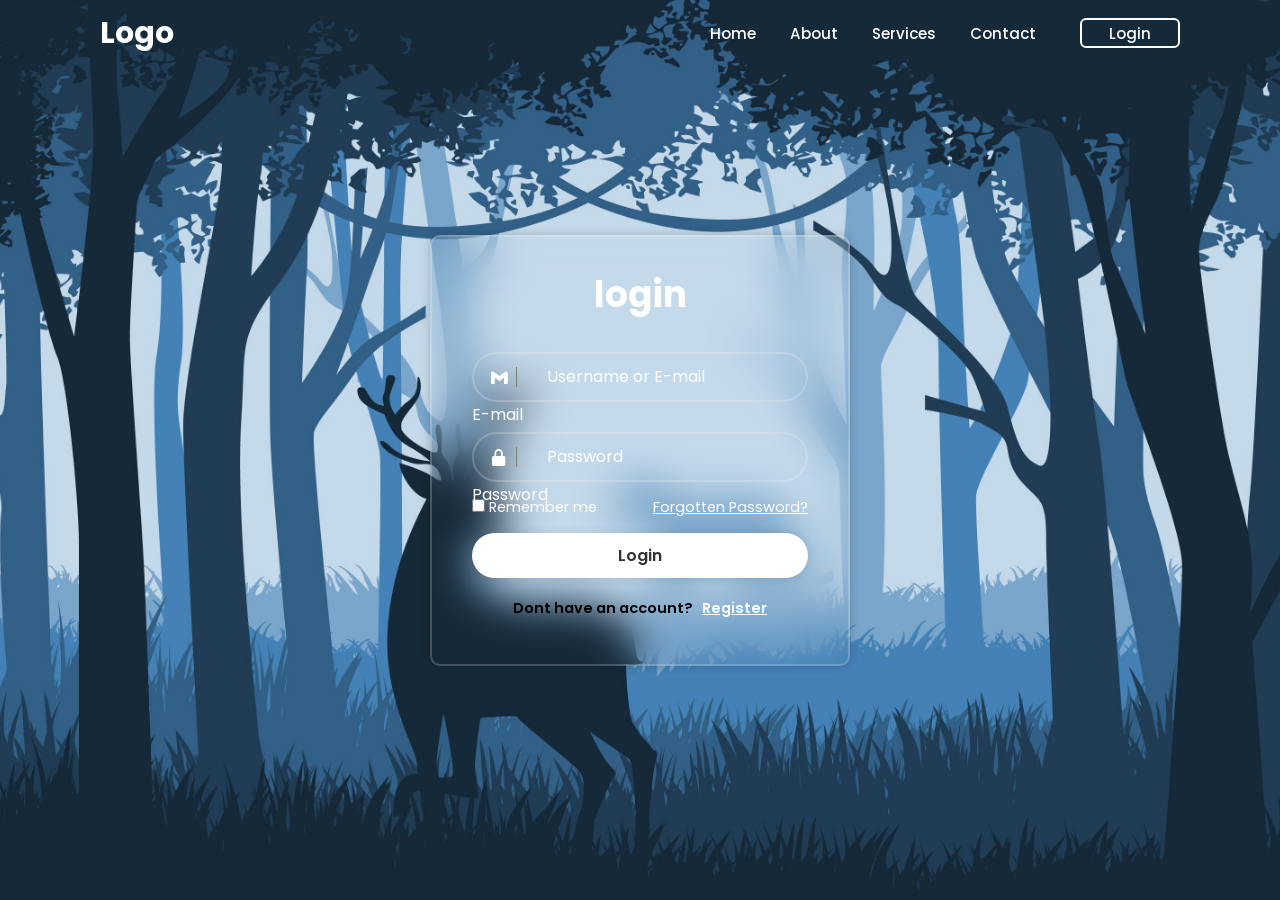
==== border login/login.html @ 661a915e "first commit" ====
<!DOCTYPE html>
<html lang="en">
<head>
    <meta charset="UTF-8">
    <meta name="viewport" content="width=device-width, initial-scale=1.0">
<link rel="stylesheet" href="style.css">
<link href='https://unpkg.com/boxicons@2.1.4/css/boxicons.min.css' rel='stylesheet'>

</head>
<body>
    <header>
<h2 class="logo">Logo</h2>
<nav class="navigation">
    <a href="#">Home</a>
    <a href="#">About</a>
    <a href="#">Services</a>
    <a href="#">Contact</a>
    
    <button class="btnlogin-popup">Login</button>
</nav>
    </header>


    
<footer>
    <div class="wrapper">
        <form action="#">
<h1>
    login
</h1>
<div class="input_box">
    <i class='bx bxl-gmail'></i>
<input type="E-mail" placeholder="Username or E-mail" required>
<label>E-mail</label>
</div>
<div class="input_box">
    <i class='bx bxs-lock-alt' ></i>
    <input type="password" placeholder="Password" required>
    <label>Password</label>

</div>
<div class="remember_forget">
    <label><input type="checkbox"> Remember me</label>

<a href="#">Forgotten Password?</a>
</div>
<button value="1" type="submit" class="btn">Login</button>
<div class="register_link">
<p>Dont have an account? &nbsp <a href="#">Register</ahref></p>
        </form>
    </div>
</footer>





    
</body>
</html>
---- border login/style.css ----
@import url('https://fonts.googleapis.com/css2?family=Poppins:ital,wght@0,400;1,500&display=swap');

*{
    margin:0px;
    padding:0px;
    box-sizing: border-box;
    font-family: "poppins";
    

header{
  position:fixed;
  top:0;
  left:0;
  width:100%;
  padding:10px 100px;
  background-color: transparent;
  display:flex;
  justify-content: space-between;
  align-items: center;
  z-index:99;

}

.logo{
  font-size: 0.8cm;
  color: white;
  user-select: none;

}

.navigation a{
  position: relative;
  font-size: 0.4cm;
  color:white;
  text-decoration: none;
  font-weight: 500;
  margin-left:30px;
  
}
.navigation a::after{
  content:'';
  position:absolute;
  left:0;
  bottom:-4px;
  width:100%;
  height:3px;
  background:white;
  border-radius: 5px;
  transform:scaleX(0);
  transition: transform .3s;
  transform-origin: right;
}

.navigation a:hover::after{
  transform:scaleX(1);
  transform-origin:left;
}



.navigation .btnlogin-popup{
  width:100px;
  height:30px;
  background: transparent;
  border:2px solid white;
  outline: none;
  border-radius:6px;
  cursor:pointer;
  font-size: 0.4cm;
  color:white;
  font-weight: 500;
  margin-left:40px;
  transition:  .5s;
}

.navigation .btnlogin-popup:hover {
  background-color: white;
  color:black;

}






body{
  display:flex;
  justify-content: center;
  align-items: center;
  min-height:  100vh;
  background: url("back.jpg") no-repeat;
  background-size: cover;
  background-position: center;
}
}


.wrapper {
  width: 420px;
  background: transparent;
  border:2px solid rgba(255, 255, 255, .2);
  color: white;
  border-radius: 10px;
  padding:30px 40px;
  backdrop-filter: blur(20px);
  box-shadow:0 0 10px rgba(0, 0, 0, .2);
}
.wrapper h1{
  font-size: 36px;
  text-align: center;
}
.wrapper .input_box{
width:100%;
position: relative;
height:50px;
margin:30px 0;
}
.input_box input{
  width:100%;
  height:100%;
  background:transparent;
  border:none;
  outline:none;
  border:2px solid rgba(255, 255, 255, .2);
  border-radius: 40px;
  font-size: 16px;
  color: white;
  padding-left: 1.4cm;
}

.input_box input::placeholder{
  color:white;
  position:relative;
  left:20px;
}

.input_box i{
  position: absolute;
 left:10px;
  top: 50%;
  transform: translateY(-50%);
  font-size: 20px;
  border-right: 1px solid black;
  padding:0px 7px;
  border-color: grey;
}

.wrapper .remember_forget{
  display: flex;
  justify-content: space-between;
  font-size: 14.5px;
  margin:-15px 0 15px;
}

.remember_forget label input{
  accent-color: white;
  text-decoration: underline;

}
.remember_forget a{
  color:white;
}
.remember_forget a:hover{
  text-decoration: underline;
  color:red;


}
.wrapper .btn{
  width:100%;
  height: 45px;
  background-color: white;
  border: none;
  outline: none;
  border-radius: 40px;
  box-shadow: 0 0 10px rgba(0, 0, 0, .1);
  cursor: pointer;
  font-size:16px;
  color:#333;
  font-weight: 600;
}

.wrapper .register_link{
  font-size: 14.5px;
  text-align: center;
  margin: 20px 0 15px;

}
.register_link{
  color:black;
  text-decoration: none;
  font-weight: 600;
}
.register_link a{
  color:white;
}
.register_link p a:hover{
  color:red;
  text-decoration: underline;
}
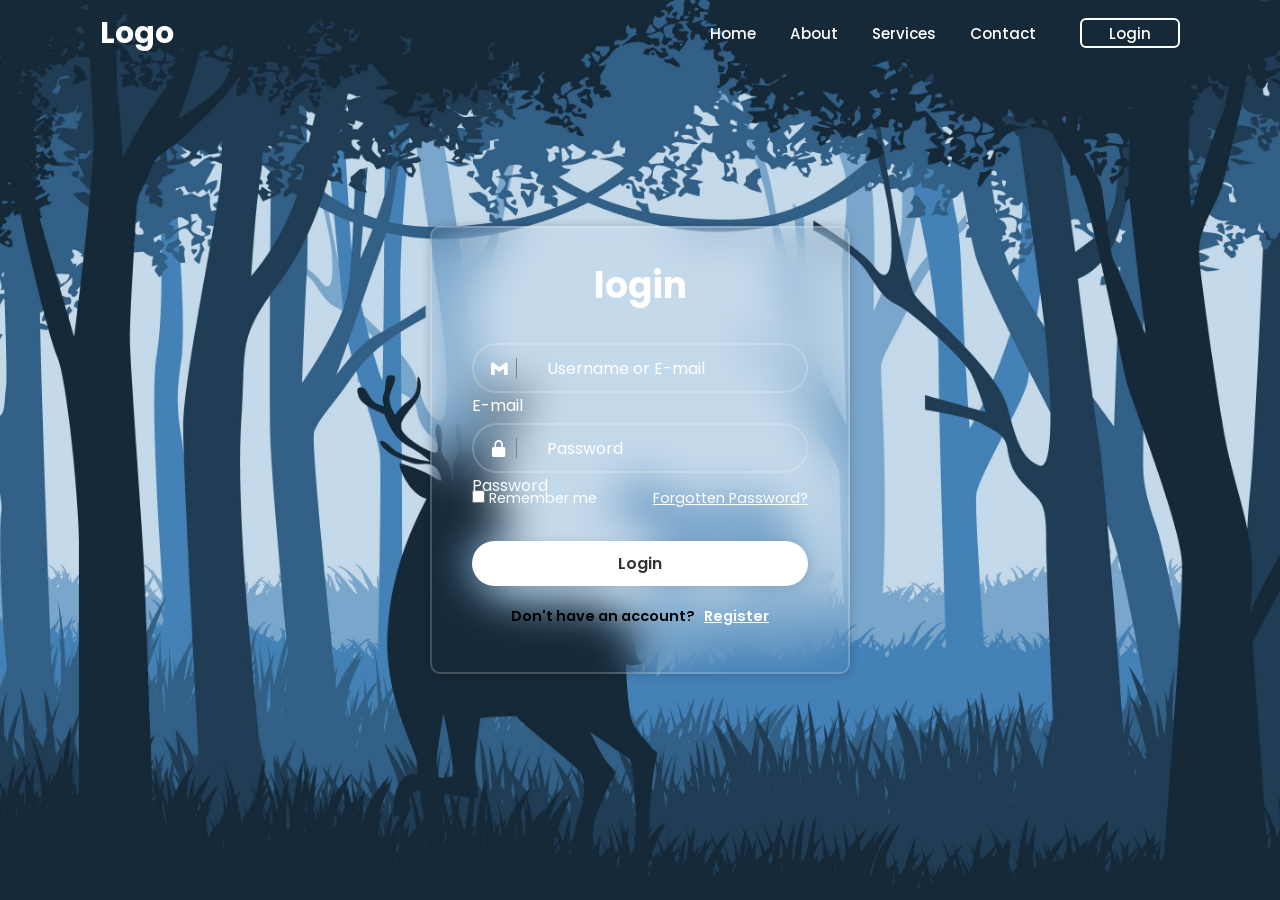
==== commit 232c8bb8: "Repair, harden and complete project" ====
--- a/border login/login.html
+++ b/border login/login.html
@@ -1,10 +1,11 @@
 <!DOCTYPE html>
 <html lang="en">
 <head>
+    <title>Login with Navigation</title>
     <meta charset="UTF-8">
     <meta name="viewport" content="width=device-width, initial-scale=1.0">
 <link rel="stylesheet" href="style.css">
-<link href='https://unpkg.com/boxicons@2.1.4/css/boxicons.min.css' rel='stylesheet'>
+<link href="https://unpkg.com/boxicons@2.1.4/css/boxicons.min.css" rel="stylesheet" integrity="sha384-42kyIPf7HDYLkGffmxDhSx/3Z/53wGBs3nD6wEFxsbeDc7rMO6mkYbkAcpRsnMU2" crossorigin="anonymous">
 
 </head>
 <body>
@@ -24,18 +25,18 @@
     
 <footer>
     <div class="wrapper">
-        <form action="#">
+        <form action="#" novalidate>
 <h1>
     login
 </h1>
 <div class="input_box">
     <i class='bx bxl-gmail'></i>
-<input type="E-mail" placeholder="Username or E-mail" required>
+<input type="text" id="user" placeholder="Username or E-mail" autocomplete="username" required>
 <label>E-mail</label>
 </div>
 <div class="input_box">
     <i class='bx bxs-lock-alt' ></i>
-    <input type="password" placeholder="Password" required>
+    <input type="password" id="pass" placeholder="Password" autocomplete="current-password" required>
     <label>Password</label>
 
 </div>
@@ -44,9 +45,11 @@
 
 <a href="#">Forgotten Password?</a>
 </div>
+<p id="form-error" class="form-error" role="alert"></p>
 <button value="1" type="submit" class="btn">Login</button>
 <div class="register_link">
-<p>Dont have an account? &nbsp <a href="#">Register</ahref></p>
+<p>Don't have an account? &nbsp; <a href="#">Register</a></p>
+</div>
         </form>
     </div>
 </footer>
@@ -56,5 +59,20 @@
 
 
     
+<script>
+document.querySelector("form").addEventListener("submit", function (e) {
+    e.preventDefault();
+    var user = document.getElementById("user").value.trim();
+    var pass = document.getElementById("pass").value;
+    var err = document.getElementById("form-error");
+    var msg = "";
+    if (!user) { msg = "Please enter your username or e-mail."; }
+    
+    else if (pass.length < 6) { msg = "Password must be at least 6 characters."; }
+    err.textContent = msg;
+    if (!msg) { err.style.color = "#9f9"; err.textContent = "Looks good (demo only, nothing was sent)."; }
+    else { err.style.color = "#ff8080"; }
+});
+</script>
 </body>
 </html>
--- a/border login/style.css
+++ b/border login/style.css
@@ -6,7 +6,7 @@
     padding:0px;
     box-sizing: border-box;
     font-family: "poppins";
-    
+}
 
 header{
   position:fixed;
@@ -93,7 +93,6 @@
   background: url("back.jpg") no-repeat;
   background-size: cover;
   background-position: center;
-}
 }
 
 
@@ -201,4 +200,19 @@
   text-decoration: underline;
 }
 
-
+.form-error {
+  min-height: 1.2em;
+  margin: -10px 0 10px;
+  font-size: 14px;
+  text-align: center;
+}
+
+@media (max-width: 480px) {
+  .wrapper { width: 92%; padding: 24px 20px; }
+  .wrapper h1 { font-size: 30px; }
+}
+@media (max-width: 768px) {
+  header { padding: 10px 20px; }
+  .navigation a { margin-left: 12px; font-size: 14px; }
+  .navigation .btnlogin-popup { width: 80px; margin-left: 14px; }
+}
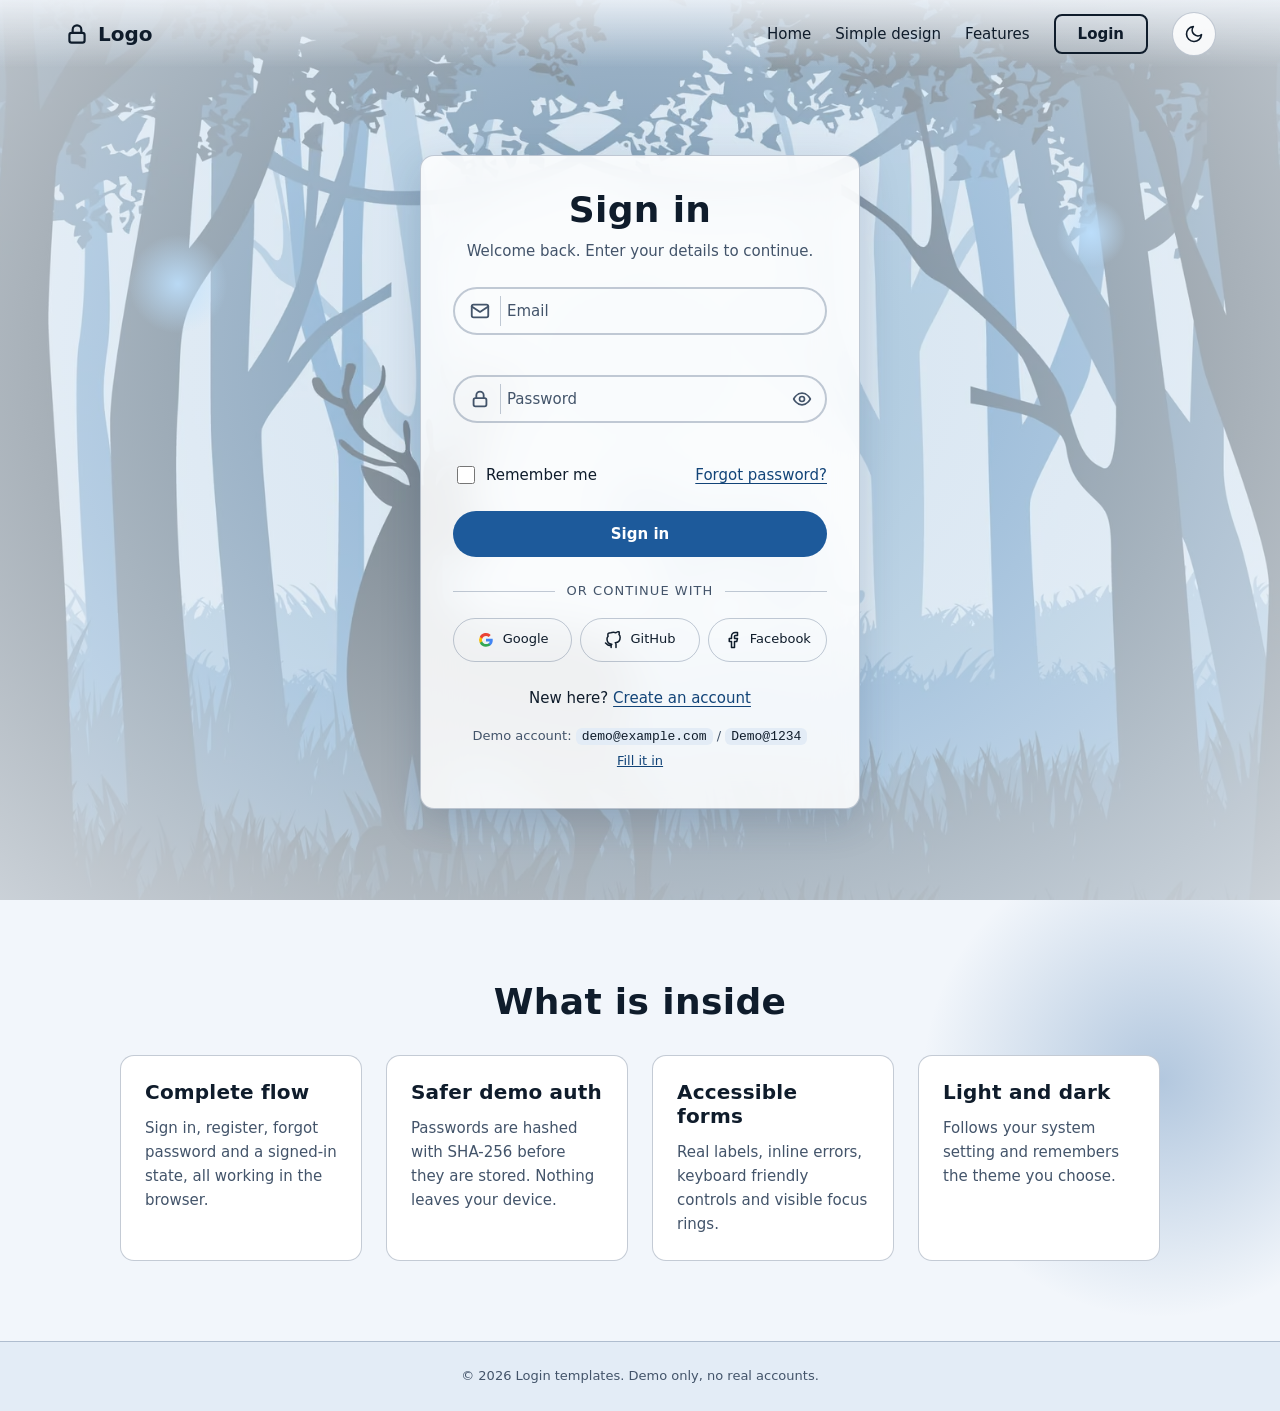
==== commit 0868cdff: "Add register, forgot password, strength meter, validation, dark mode and a gallery page" ====
--- a/border login/login.html
+++ b/border login/login.html
@@ -1,78 +1,88 @@
 <!DOCTYPE html>
-<html lang="en">
+<html lang="en" data-theme="dark">
 <head>
-    <title>Login with Navigation</title>
-    <meta charset="UTF-8">
-    <meta name="viewport" content="width=device-width, initial-scale=1.0">
-<link rel="stylesheet" href="style.css">
-<link href="https://unpkg.com/boxicons@2.1.4/css/boxicons.min.css" rel="stylesheet" integrity="sha384-42kyIPf7HDYLkGffmxDhSx/3Z/53wGBs3nD6wEFxsbeDc7rMO6mkYbkAcpRsnMU2" crossorigin="anonymous">
-
+  <meta charset="UTF-8">
+  <meta name="viewport" content="width=device-width, initial-scale=1">
+  <title>Login with Navigation - Login Templates</title>
+  <meta name="description" content="A login template with a transparent navigation bar, floating labels, register, forgot password, password strength meter and dark mode.">
+  <meta name="theme-color" content="#0b1622">
+  <meta property="og:type" content="website">
+  <meta property="og:title" content="Login with Navigation Template">
+  <meta property="og:description" content="Navigation bar, floating labels and a complete auth flow.">
+  <meta property="og:image" content="../assets/img/design-nav.webp">
+  <meta name="twitter:card" content="summary_large_image">
+  <link rel="icon" type="image/svg+xml" href="../assets/img/favicon.svg">
+  <script>
+    (function () {
+      try {
+        var t = localStorage.getItem('lt.theme');
+        if (!t) t = window.matchMedia('(prefers-color-scheme: light)').matches ? 'light' : 'dark';
+        document.documentElement.setAttribute('data-theme', t);
+      } catch (e) { /* default theme */ }
+    })();
+  </script>
+  <link rel="stylesheet" href="../assets/css/base.css">
+  <link rel="stylesheet" href="../assets/css/auth.css">
+  <link rel="stylesheet" href="style.css">
 </head>
 <body>
-    <header>
-<h2 class="logo">Logo</h2>
-<nav class="navigation">
-    <a href="#">Home</a>
-    <a href="#">About</a>
-    <a href="#">Services</a>
-    <a href="#">Contact</a>
-    
-    <button class="btnlogin-popup">Login</button>
-</nav>
-    </header>
+  <a class="skip-link" href="#main">Skip to main content</a>
 
+  <div class="scene" aria-hidden="true">
+    <div class="scene-layer" data-parallax="0.2">
+      <picture>
+        <source type="image/avif" srcset="back-1200.avif 1200w, back-1920.avif 1920w" sizes="100vw">
+        <source type="image/webp" srcset="back-1200.webp 1200w, back-1920.webp 1920w" sizes="100vw">
+        <img src="back-1920.jpg" width="1920" height="1280" alt="" fetchpriority="high">
+      </picture>
+    </div>
+    <div class="scene-shade"></div>
+    <div class="fly" style="width:100px;height:100px;left:10%;top:26%" data-depth="20"><span class="float"></span></div>
+    <div class="fly" style="width:70px;height:70px;right:12%;top:22%" data-depth="-18"><span class="float slow"></span></div>
+  </div>
 
-    
-<footer>
-    <div class="wrapper">
-        <form action="#" novalidate>
-<h1>
-    login
-</h1>
-<div class="input_box">
-    <i class='bx bxl-gmail'></i>
-<input type="text" id="user" placeholder="Username or E-mail" autocomplete="username" required>
-<label>E-mail</label>
-</div>
-<div class="input_box">
-    <i class='bx bxs-lock-alt' ></i>
-    <input type="password" id="pass" placeholder="Password" autocomplete="current-password" required>
-    <label>Password</label>
+  <header class="nav">
+    <a class="logo" href="../index.html" aria-label="Login templates gallery">
+      <svg viewBox="0 0 24 24" width="26" height="26" fill="none" stroke="currentColor" stroke-width="2" stroke-linecap="round" stroke-linejoin="round" aria-hidden="true"><rect x="5" y="11" width="14" height="9" rx="2"/><path d="M8 11V8a4 4 0 0 1 8 0v3"/></svg>
+      <span>Logo</span>
+    </a>
+    <nav class="navigation" aria-label="Main">
+      <a href="../index.html">Home</a>
+      <a href="../login/login.html">Simple design</a>
+      <a href="#features">Features</a>
+      <a href="#main" class="btnlogin-popup" data-open="login">Login</a>
+      <button type="button" class="icon-btn theme-toggle" data-theme-toggle aria-label="Switch theme" aria-pressed="true">
+        <svg class="i-sun" viewBox="0 0 24 24" aria-hidden="true"><circle cx="12" cy="12" r="4"/><path d="M12 2v2M12 20v2M4.9 4.9l1.4 1.4M17.7 17.7l1.4 1.4M2 12h2M20 12h2M4.9 19.1l1.4-1.4M17.7 6.3l1.4-1.4"/></svg>
+        <svg class="i-moon" viewBox="0 0 24 24" aria-hidden="true"><path d="M21 12.8A9 9 0 1 1 11.2 3a7 7 0 0 0 9.8 9.8z"/></svg>
+      </button>
+    </nav>
+  </header>
 
-</div>
-<div class="remember_forget">
-    <label><input type="checkbox"> Remember me</label>
+  <main id="main">
+    <section class="stage">
+      <div class="auth-card" data-reveal>
+        <div id="auth-root" data-variant="nav"><noscript><p class="sub">This demo needs JavaScript to run.</p></noscript></div>
+      </div>
+    </section>
 
-<a href="#">Forgotten Password?</a>
-</div>
-<p id="form-error" class="form-error" role="alert"></p>
-<button value="1" type="submit" class="btn">Login</button>
-<div class="register_link">
-<p>Don't have an account? &nbsp; <a href="#">Register</a></p>
-</div>
-        </form>
-    </div>
-</footer>
+    <section class="features" id="features" aria-labelledby="features-title">
+      <div class="features-bg" data-parallax="0.12" aria-hidden="true"><span></span></div>
+      <div class="wrap">
+        <h2 id="features-title" data-reveal>What is inside</h2>
+        <ul class="feature-grid">
+          <li data-reveal data-reveal-delay="0"><h3>Complete flow</h3><p>Sign in, register, forgot password and a signed-in state, all working in the browser.</p></li>
+          <li data-reveal data-reveal-delay="100"><h3>Safer demo auth</h3><p>Passwords are hashed with SHA-256 before they are stored. Nothing leaves your device.</p></li>
+          <li data-reveal data-reveal-delay="200"><h3>Accessible forms</h3><p>Real labels, inline errors, keyboard friendly controls and visible focus rings.</p></li>
+          <li data-reveal data-reveal-delay="300"><h3>Light and dark</h3><p>Follows your system setting and remembers the theme you choose.</p></li>
+        </ul>
+      </div>
+    </section>
+  </main>
 
+  <footer class="footer"><p>&copy; 2026 Login templates. Demo only, no real accounts.</p></footer>
 
-
-
-
-    
-<script>
-document.querySelector("form").addEventListener("submit", function (e) {
-    e.preventDefault();
-    var user = document.getElementById("user").value.trim();
-    var pass = document.getElementById("pass").value;
-    var err = document.getElementById("form-error");
-    var msg = "";
-    if (!user) { msg = "Please enter your username or e-mail."; }
-    
-    else if (pass.length < 6) { msg = "Password must be at least 6 characters."; }
-    err.textContent = msg;
-    if (!msg) { err.style.color = "#9f9"; err.textContent = "Looks good (demo only, nothing was sent)."; }
-    else { err.style.color = "#ff8080"; }
-});
-</script>
+  <script src="../assets/js/ui.js"></script>
+  <script src="../assets/js/parallax.js"></script>
+  <script src="../assets/js/auth-ui.js"></script>
 </body>
-</html>+</html>
--- a/assets/css/base.css
+++ b/assets/css/base.css
@@ -0,0 +1,184 @@
+﻿/* Shared design system for the gallery and both login templates */
+:root {
+  --font: "Segoe UI", system-ui, -apple-system, "Helvetica Neue", Arial, sans-serif;
+  --font-display: Georgia, "Times New Roman", serif;
+
+  --fs-xs: 0.8125rem;
+  --fs-sm: 0.9375rem;
+  --fs-md: 1rem;
+  --fs-lg: 1.25rem;
+  --fs-xl: clamp(1.5rem, 1.2rem + 1.4vw, 2.25rem);
+  --fs-2xl: clamp(2rem, 1.4rem + 3vw, 3.75rem);
+
+  --sp-1: 0.25rem;
+  --sp-2: 0.5rem;
+  --sp-3: 0.75rem;
+  --sp-4: 1rem;
+  --sp-5: 1.5rem;
+  --sp-6: 2rem;
+  --sp-7: 3rem;
+  --sp-8: 5rem;
+
+  --radius: 14px;
+  --radius-sm: 8px;
+  --radius-pill: 999px;
+  --ease: cubic-bezier(0.22, 0.61, 0.36, 1);
+  --shadow: 0 12px 40px rgba(0, 0, 0, 0.28);
+}
+
+:root,
+[data-theme="dark"] {
+  color-scheme: dark;
+  --bg: #0b1622;
+  --bg-alt: #12263a;
+  --surface: rgba(14, 30, 48, 0.72);
+  --surface-solid: #10243a;
+  --border: rgba(200, 225, 250, 0.28);
+  --text: #eef4fb;
+  --muted: #b4c6d9;
+  --accent: #8cc0f2;
+  --accent-strong: #b5d8fa;
+  --on-accent: #08121d;
+  --danger: #ff9b8f;
+  --success: #8fd8a4;
+  --focus: #f2d98a;
+}
+
+[data-theme="light"] {
+  color-scheme: light;
+  --bg: #f2f6fb;
+  --bg-alt: #e3ecf6;
+  --surface: rgba(255, 255, 255, 0.86);
+  --surface-solid: #ffffff;
+  --border: rgba(20, 50, 90, 0.25);
+  --text: #0f1c2b;
+  --muted: #43546a;
+  --accent: #1d5a9b;
+  --accent-strong: #124478;
+  --on-accent: #ffffff;
+  --danger: #b3261e;
+  --success: #1d6b3a;
+  --focus: #1f5fd1;
+  --shadow: 0 12px 40px rgba(20, 50, 90, 0.18);
+}
+
+*, *::before, *::after { box-sizing: border-box; }
+html { -webkit-text-size-adjust: 100%; scroll-behavior: smooth; }
+body {
+  margin: 0;
+  min-height: 100vh;
+  font-family: var(--font);
+  font-size: var(--fs-md);
+  line-height: 1.6;
+  color: var(--text);
+  background: var(--bg);
+}
+img, picture, svg { max-width: 100%; display: block; }
+h1, h2, h3 { line-height: 1.2; margin: 0 0 var(--sp-3); font-family: var(--font-display); font-weight: 600; letter-spacing: 0.01em; }
+p { margin: 0 0 var(--sp-4); }
+a { color: var(--accent-strong); text-underline-offset: 3px; }
+a:hover { text-decoration-thickness: 2px; }
+
+:focus-visible { outline: 3px solid var(--focus); outline-offset: 3px; border-radius: 4px; }
+
+.sr-only {
+  position: absolute !important; width: 1px; height: 1px; margin: -1px; padding: 0;
+  overflow: hidden; clip: rect(0 0 0 0); white-space: nowrap; border: 0;
+}
+.skip-link {
+  position: fixed; left: var(--sp-4); top: -4rem; z-index: 1000;
+  background: var(--accent); color: var(--on-accent); padding: var(--sp-2) var(--sp-4);
+  border-radius: var(--radius-sm); font-weight: 600; text-decoration: none;
+  transition: top 0.2s var(--ease);
+}
+.skip-link:focus { top: var(--sp-4); }
+
+/* Buttons */
+.btn {
+  display: inline-flex; align-items: center; justify-content: center; gap: var(--sp-2);
+  min-height: 46px; padding: 0 var(--sp-5);
+  font: inherit; font-weight: 600; font-size: var(--fs-sm);
+  border: 2px solid transparent; border-radius: var(--radius-pill);
+  background: var(--accent); color: var(--on-accent); cursor: pointer; text-decoration: none;
+  transition: transform 0.2s var(--ease), background-color 0.2s, border-color 0.2s;
+}
+.btn:hover { background: var(--accent-strong); transform: translateY(-1px); }
+.btn:active { transform: translateY(0); }
+.btn[disabled], .btn[aria-busy="true"] { opacity: 0.7; cursor: progress; }
+.btn-ghost { background: transparent; color: var(--text); border-color: var(--border); }
+.btn-ghost:hover { background: var(--bg-alt); border-color: var(--accent); }
+.btn-block { width: 100%; }
+
+.icon-btn {
+  display: inline-grid; place-items: center; width: 44px; height: 44px; padding: 0;
+  border-radius: 50%; border: 1px solid var(--border); background: var(--surface);
+  color: var(--text); cursor: pointer; backdrop-filter: blur(10px);
+  transition: background-color 0.2s, border-color 0.2s;
+}
+.icon-btn:hover { border-color: var(--accent); }
+.icon-btn svg { width: 20px; height: 20px; fill: none; stroke: currentColor; stroke-width: 2; stroke-linecap: round; stroke-linejoin: round; }
+
+/* Theme toggle: show sun in dark mode, moon in light mode */
+.theme-toggle .i-sun { display: block; }
+.theme-toggle .i-moon { display: none; }
+[data-theme="light"] .theme-toggle .i-sun { display: none; }
+[data-theme="light"] .theme-toggle .i-moon { display: block; }
+
+/* Forms */
+.field { margin-bottom: var(--sp-4); }
+.field label { display: block; font-size: var(--fs-sm); font-weight: 600; margin-bottom: var(--sp-1); }
+.input-wrap { position: relative; }
+.input {
+  width: 100%; min-height: 48px; padding: 0 var(--sp-4);
+  font: inherit; color: var(--text); background: var(--surface-solid);
+  border: 2px solid var(--border); border-radius: var(--radius-pill);
+  transition: border-color 0.2s, box-shadow 0.2s;
+}
+.input::placeholder { color: var(--muted); opacity: 0.85; }
+.input:hover { border-color: var(--accent); }
+.input:focus-visible { outline: none; border-color: var(--focus); box-shadow: 0 0 0 3px color-mix(in srgb, var(--focus) 35%, transparent); }
+.input[aria-invalid="true"] { border-color: var(--danger); }
+.input.has-action { padding-right: 52px; }
+.input-action {
+  position: absolute; right: 6px; top: 50%; transform: translateY(-50%);
+  width: 38px; height: 38px; display: grid; place-items: center;
+  border: 0; border-radius: 50%; background: transparent; color: var(--muted); cursor: pointer;
+}
+.input-action:hover { color: var(--text); }
+.input-action svg { width: 20px; height: 20px; fill: none; stroke: currentColor; stroke-width: 2; stroke-linecap: round; stroke-linejoin: round; }
+.field-error { min-height: 1.25rem; margin: var(--sp-1) var(--sp-2) 0; font-size: var(--fs-xs); color: var(--danger); }
+.field-hint { font-size: var(--fs-xs); color: var(--muted); margin: var(--sp-1) var(--sp-2) 0; }
+.check { display: inline-flex; align-items: center; gap: var(--sp-2); font-size: var(--fs-sm); cursor: pointer; }
+.check input { width: 18px; height: 18px; accent-color: var(--accent); }
+
+/* Toasts */
+.toasts {
+  position: fixed; z-index: 900; right: var(--sp-4); bottom: var(--sp-4);
+  display: grid; gap: var(--sp-2); width: min(360px, calc(100vw - 2rem)); pointer-events: none;
+}
+.toast {
+  pointer-events: auto; padding: var(--sp-3) var(--sp-4); border-radius: var(--radius-sm);
+  background: var(--surface-solid); color: var(--text); border: 1px solid var(--border);
+  border-left: 5px solid var(--accent); box-shadow: var(--shadow); font-size: var(--fs-sm);
+  animation: toast-in 0.3s var(--ease);
+}
+.toast.success { border-left-color: var(--success); }
+.toast.error { border-left-color: var(--danger); }
+@keyframes toast-in { from { opacity: 0; transform: translateY(12px); } to { opacity: 1; transform: none; } }
+
+/* Scroll reveal (only active when the motion helper enabled it) */
+.motion [data-reveal] { opacity: 0; transform: translate3d(0, 28px, 0); transition: opacity 0.7s var(--ease), transform 0.7s var(--ease); }
+.motion [data-reveal].in { opacity: 1; transform: none; }
+
+/* Floating decorations: animate a child so it does not fight the parallax transform on the parent */
+@media (prefers-reduced-motion: no-preference) {
+  .float { animation: float 7s ease-in-out infinite; }
+  .float.slow { animation-duration: 11s; animation-delay: -3s; }
+}
+@keyframes float { 0%, 100% { transform: translate3d(0, 0, 0); } 50% { transform: translate3d(0, -16px, 0); } }
+
+@media (prefers-reduced-motion: reduce) {
+  html { scroll-behavior: auto; }
+  *, *::before, *::after { animation-duration: 0.001ms !important; animation-iteration-count: 1 !important; transition-duration: 0.001ms !important; }
+}
+
--- a/assets/css/auth.css
+++ b/assets/css/auth.css
@@ -0,0 +1,80 @@
+/* Shared auth card styles for both login designs */
+.auth-card {
+  width: min(440px, 100%); padding: var(--sp-6);
+  background: var(--surface); border: 1px solid var(--border); border-radius: var(--radius);
+  backdrop-filter: blur(20px); -webkit-backdrop-filter: blur(20px); box-shadow: var(--shadow);
+  color: var(--text);
+}
+.auth-card h1 { font-size: var(--fs-xl); text-align: center; margin-bottom: var(--sp-2); font-family: var(--font); font-weight: 700; }
+.auth-card h1:focus { outline: none; }
+.sub { text-align: center; color: var(--muted); font-size: var(--fs-sm); margin-bottom: var(--sp-5); }
+[hidden] { display: none !important; }
+
+/* inputs with lead icon */
+.input-wrap { position: relative; }
+.input-wrap .lead-icon { position: absolute; top: 50%; transform: translateY(-50%); display: grid; place-items: center; width: 22px; height: 22px; color: var(--muted); pointer-events: none; }
+.input-wrap .lead-icon svg, .social-btn svg, .check-badge svg { width: 100%; height: 100%; fill: none; stroke: currentColor; stroke-width: 2; stroke-linecap: round; stroke-linejoin: round; }
+.input-wrap > label { display: block; }
+
+/* simple variant: icon on the right, label hidden (placeholder + aria label) */
+[data-variant="simple"] .input-wrap > label { position: absolute; width: 1px; height: 1px; overflow: hidden; clip: rect(0 0 0 0); white-space: nowrap; }
+[data-variant="simple"] .lead-icon { right: 18px; }
+[data-variant="simple"] .input { padding-right: 50px; background: transparent; }
+[data-variant="simple"] .input-wrap:has(.input-action) .lead-icon { display: none; }
+[data-variant="simple"] .input-wrap:has(.input-action) .input { padding-right: 52px; }
+
+/* nav variant: icon on the left with a divider, floating label */
+[data-variant="nav"] .lead-icon { left: 16px; }
+[data-variant="nav"] .lead-icon::after { content: ""; position: absolute; right: -10px; top: -4px; bottom: -4px; width: 1px; background: var(--border); }
+[data-variant="nav"] .input { padding-left: 54px; padding-right: 52px; background: transparent; padding-top: 14px; }
+[data-variant="nav"] .input-wrap > label {
+  position: absolute; left: 54px; top: 50%; transform: translateY(-50%); pointer-events: none;
+  color: var(--muted); font-size: var(--fs-sm); font-weight: 400; margin: 0; transition: transform 0.2s var(--ease), font-size 0.2s var(--ease);
+  transform-origin: left center;
+}
+[data-variant="nav"] .input:focus + label,
+[data-variant="nav"] .input:not(:placeholder-shown) + label { transform: translateY(-165%); font-size: var(--fs-xs); color: var(--accent-strong); }
+
+.input { background: transparent; }
+.input-action { z-index: 2; }
+
+.row { display: flex; justify-content: space-between; align-items: center; gap: var(--sp-3); flex-wrap: wrap; margin: var(--sp-1) 0 var(--sp-5); font-size: var(--fs-sm); }
+.switch { text-align: center; margin: var(--sp-5) 0 0; font-size: var(--fs-sm); }
+.demo-hint { margin: var(--sp-4) 0 0; font-size: var(--fs-xs); color: var(--muted); text-align: center; }
+.demo-hint code { padding: 1px 6px; border-radius: 6px; background: var(--bg-alt); color: var(--text); }
+.link-btn { background: none; border: 0; padding: 4px; font: inherit; color: var(--accent-strong); text-decoration: underline; cursor: pointer; }
+.alert { margin-bottom: var(--sp-4); padding: var(--sp-3) var(--sp-4); border-radius: var(--radius-sm); border: 1px solid var(--danger); color: var(--danger); background: color-mix(in srgb, var(--danger) 10%, var(--surface-solid)); font-size: var(--fs-sm); }
+.alert.info { border-color: var(--success); color: var(--success); background: color-mix(in srgb, var(--success) 10%, var(--surface-solid)); }
+.check-badge { width: 64px; height: 64px; margin: 0 auto var(--sp-4); display: grid; place-items: center; border-radius: 50%; background: var(--accent); color: var(--on-accent); padding: 16px; }
+.check-badge svg { stroke-width: 3; }
+
+/* strength meter */
+.meter { height: 6px; margin: var(--sp-2) var(--sp-2) 0; border-radius: var(--radius-pill); background: var(--bg-alt); overflow: hidden; }
+.meter span { display: block; height: 100%; width: 100%; transform-origin: left; transform: scaleX(0); background: var(--danger); transition: transform 0.3s var(--ease), background-color 0.3s; }
+.meter[data-score="2"] span { background: #e0a526; }
+.meter[data-score="3"] span { background: #6cbf5a; }
+.meter[data-score="4"] span { background: var(--success); }
+[data-theme="light"] .meter[data-score="2"] span { background: #a96e00; }
+[data-theme="light"] .meter[data-score="3"] span { background: #3d8a2b; }
+.strength-text { margin: var(--sp-1) var(--sp-2) 0; font-size: var(--fs-xs); color: var(--muted); min-height: 1.2rem; }
+
+/* social */
+.divider { display: flex; align-items: center; gap: var(--sp-3); margin: var(--sp-5) 0 var(--sp-4); color: var(--muted); font-size: var(--fs-xs); text-transform: uppercase; letter-spacing: 0.08em; }
+.divider::before, .divider::after { content: ""; flex: 1; height: 1px; background: var(--border); }
+.social { display: grid; grid-template-columns: repeat(3, 1fr); gap: var(--sp-2); }
+.social-btn { display: inline-flex; align-items: center; justify-content: center; gap: var(--sp-2); min-height: 44px; padding: 0 var(--sp-2); border: 1px solid var(--border); border-radius: var(--radius-pill); background: transparent; color: var(--text); font: inherit; font-size: var(--fs-xs); cursor: pointer; transition: border-color 0.2s, background-color 0.2s; }
+.social-btn:hover { border-color: var(--accent); background: var(--bg-alt); }
+.social-btn svg { width: 18px; height: 18px; flex: none; }
+@media (max-width: 420px) { .social-btn span { display: none; } .auth-card { padding: var(--sp-5) var(--sp-4); } }
+
+/* shared chrome */
+.topbar-btns { display: flex; align-items: center; gap: var(--sp-2); }
+.back-link { display: inline-flex; align-items: center; gap: var(--sp-1); padding: var(--sp-2) var(--sp-4); border-radius: var(--radius-pill); background: var(--surface); border: 1px solid var(--border); color: var(--text); text-decoration: none; font-size: var(--fs-sm); backdrop-filter: blur(10px); }
+.back-link:hover { border-color: var(--accent); }
+.scene { position: fixed; inset: 0; z-index: -1; overflow: hidden; background: #0b1622; }
+.scene-layer { position: absolute; inset: -8% 0; }
+.scene-layer picture, .scene-layer img { width: 100%; height: 100%; object-fit: cover; }
+.scene-shade { position: absolute; inset: 0; background: radial-gradient(ellipse at 50% 40%, rgba(5, 14, 24, 0.25), rgba(5, 14, 24, 0.75)); }
+[data-theme="light"] .scene-shade { background: radial-gradient(ellipse at 50% 40%, rgba(242, 246, 251, 0.35), rgba(242, 246, 251, 0.82)); }
+.fly { position: absolute; border-radius: 50%; pointer-events: none; }
+.fly span { display: block; width: 100%; height: 100%; border-radius: 50%; background: radial-gradient(circle, rgba(190, 225, 255, 0.85), rgba(190, 225, 255, 0) 70%); }
--- a/border login/style.css
+++ b/border login/style.css
@@ -1,218 +1,33 @@
+/* Login with navigation: transparent header, floating labels, features section */
+.nav {
+  position: fixed; inset: 0 0 auto 0; z-index: 90; display: flex; justify-content: space-between; align-items: center;
+  padding: var(--sp-3) clamp(1rem, 5vw, 5rem); background: linear-gradient(180deg, rgba(5, 14, 24, 0.55), transparent);
+}
+[data-theme="light"] .nav { background: linear-gradient(180deg, rgba(242, 246, 251, 0.85), transparent); }
+.logo { display: inline-flex; align-items: center; gap: var(--sp-2); font-size: var(--fs-lg); font-weight: 700; color: var(--text); text-decoration: none; }
+.navigation { display: flex; align-items: center; gap: var(--sp-5); }
+.navigation > a:not(.btnlogin-popup) { position: relative; color: var(--text); text-decoration: none; font-weight: 500; font-size: var(--fs-sm); padding: var(--sp-1) 0; }
+.navigation > a:not(.btnlogin-popup)::after { content: ""; position: absolute; left: 0; right: 0; bottom: -2px; height: 3px; border-radius: 5px; background: var(--accent); transform: scaleX(0); transform-origin: right; transition: transform 0.3s var(--ease); }
+.navigation > a:not(.btnlogin-popup):hover::after, .navigation > a:not(.btnlogin-popup):focus-visible::after { transform: scaleX(1); transform-origin: left; }
+.btnlogin-popup { padding: 6px 22px; border: 2px solid var(--text); border-radius: var(--radius-sm); color: var(--text); text-decoration: none; font-weight: 600; font-size: var(--fs-sm); transition: background-color 0.3s, color 0.3s; }
+.btnlogin-popup:hover { background: var(--text); color: var(--bg); }
 
-  @import url('https://fonts.googleapis.com/css2?family=Poppins:ital,wght@0,400;1,500&display=swap');
+.stage { min-height: 100vh; min-height: 100svh; display: grid; place-items: center; padding: 6rem var(--sp-4) var(--sp-6); }
 
-*{
-    margin:0px;
-    padding:0px;
-    box-sizing: border-box;
-    font-family: "poppins";
+.features { position: relative; overflow: hidden; padding: var(--sp-8) var(--sp-4); background: var(--bg); }
+.features-bg { position: absolute; inset: 0; pointer-events: none; }
+.features-bg span { position: absolute; right: -120px; top: -60px; width: 480px; height: 480px; border-radius: 50%; background: radial-gradient(circle, color-mix(in srgb, var(--accent) 30%, transparent), transparent 70%); }
+.wrap { position: relative; max-width: 1040px; margin: 0 auto; }
+.features h2 { font-size: var(--fs-xl); text-align: center; margin-bottom: var(--sp-6); font-family: var(--font); }
+.feature-grid { list-style: none; margin: 0; padding: 0; display: grid; grid-template-columns: repeat(auto-fit, minmax(220px, 1fr)); gap: var(--sp-5); }
+.feature-grid li { padding: var(--sp-5); background: var(--surface-solid); border: 1px solid var(--border); border-radius: var(--radius); }
+.feature-grid h3 { font-size: var(--fs-lg); font-family: var(--font); }
+.feature-grid p { margin: 0; color: var(--muted); font-size: var(--fs-sm); }
+.footer { padding: var(--sp-5); text-align: center; border-top: 1px solid var(--border); background: var(--bg-alt); color: var(--muted); font-size: var(--fs-xs); }
+.footer p { margin: 0; }
+
+@media (max-width: 640px) {
+  .navigation { gap: var(--sp-3); }
+  .navigation > a:not(.btnlogin-popup):not([href="../index.html"]) { display: none; }
+  .logo span { display: none; }
 }
-
-header{
-  position:fixed;
-  top:0;
-  left:0;
-  width:100%;
-  padding:10px 100px;
-  background-color: transparent;
-  display:flex;
-  justify-content: space-between;
-  align-items: center;
-  z-index:99;
-
-}
-
-.logo{
-  font-size: 0.8cm;
-  color: white;
-  user-select: none;
-
-}
-
-.navigation a{
-  position: relative;
-  font-size: 0.4cm;
-  color:white;
-  text-decoration: none;
-  font-weight: 500;
-  margin-left:30px;
-  
-}
-.navigation a::after{
-  content:'';
-  position:absolute;
-  left:0;
-  bottom:-4px;
-  width:100%;
-  height:3px;
-  background:white;
-  border-radius: 5px;
-  transform:scaleX(0);
-  transition: transform .3s;
-  transform-origin: right;
-}
-
-.navigation a:hover::after{
-  transform:scaleX(1);
-  transform-origin:left;
-}
-
-
-
-.navigation .btnlogin-popup{
-  width:100px;
-  height:30px;
-  background: transparent;
-  border:2px solid white;
-  outline: none;
-  border-radius:6px;
-  cursor:pointer;
-  font-size: 0.4cm;
-  color:white;
-  font-weight: 500;
-  margin-left:40px;
-  transition:  .5s;
-}
-
-.navigation .btnlogin-popup:hover {
-  background-color: white;
-  color:black;
-
-}
-
-
-
-
-
-
-body{
-  display:flex;
-  justify-content: center;
-  align-items: center;
-  min-height:  100vh;
-  background: url("back.jpg") no-repeat;
-  background-size: cover;
-  background-position: center;
-}
-
-
-.wrapper {
-  width: 420px;
-  background: transparent;
-  border:2px solid rgba(255, 255, 255, .2);
-  color: white;
-  border-radius: 10px;
-  padding:30px 40px;
-  backdrop-filter: blur(20px);
-  box-shadow:0 0 10px rgba(0, 0, 0, .2);
-}
-.wrapper h1{
-  font-size: 36px;
-  text-align: center;
-}
-.wrapper .input_box{
-width:100%;
-position: relative;
-height:50px;
-margin:30px 0;
-}
-.input_box input{
-  width:100%;
-  height:100%;
-  background:transparent;
-  border:none;
-  outline:none;
-  border:2px solid rgba(255, 255, 255, .2);
-  border-radius: 40px;
-  font-size: 16px;
-  color: white;
-  padding-left: 1.4cm;
-}
-
-.input_box input::placeholder{
-  color:white;
-  position:relative;
-  left:20px;
-}
-
-.input_box i{
-  position: absolute;
- left:10px;
-  top: 50%;
-  transform: translateY(-50%);
-  font-size: 20px;
-  border-right: 1px solid black;
-  padding:0px 7px;
-  border-color: grey;
-}
-
-.wrapper .remember_forget{
-  display: flex;
-  justify-content: space-between;
-  font-size: 14.5px;
-  margin:-15px 0 15px;
-}
-
-.remember_forget label input{
-  accent-color: white;
-  text-decoration: underline;
-
-}
-.remember_forget a{
-  color:white;
-}
-.remember_forget a:hover{
-  text-decoration: underline;
-  color:red;
-
-
-}
-.wrapper .btn{
-  width:100%;
-  height: 45px;
-  background-color: white;
-  border: none;
-  outline: none;
-  border-radius: 40px;
-  box-shadow: 0 0 10px rgba(0, 0, 0, .1);
-  cursor: pointer;
-  font-size:16px;
-  color:#333;
-  font-weight: 600;
-}
-
-.wrapper .register_link{
-  font-size: 14.5px;
-  text-align: center;
-  margin: 20px 0 15px;
-
-}
-.register_link{
-  color:black;
-  text-decoration: none;
-  font-weight: 600;
-}
-.register_link a{
-  color:white;
-}
-.register_link p a:hover{
-  color:red;
-  text-decoration: underline;
-}
-
-.form-error {
-  min-height: 1.2em;
-  margin: -10px 0 10px;
-  font-size: 14px;
-  text-align: center;
-}
-
-@media (max-width: 480px) {
-  .wrapper { width: 92%; padding: 24px 20px; }
-  .wrapper h1 { font-size: 30px; }
-}
-@media (max-width: 768px) {
-  header { padding: 10px 20px; }
-  .navigation a { margin-left: 12px; font-size: 14px; }
-  .navigation .btnlogin-popup { width: 80px; margin-left: 14px; }
-}
